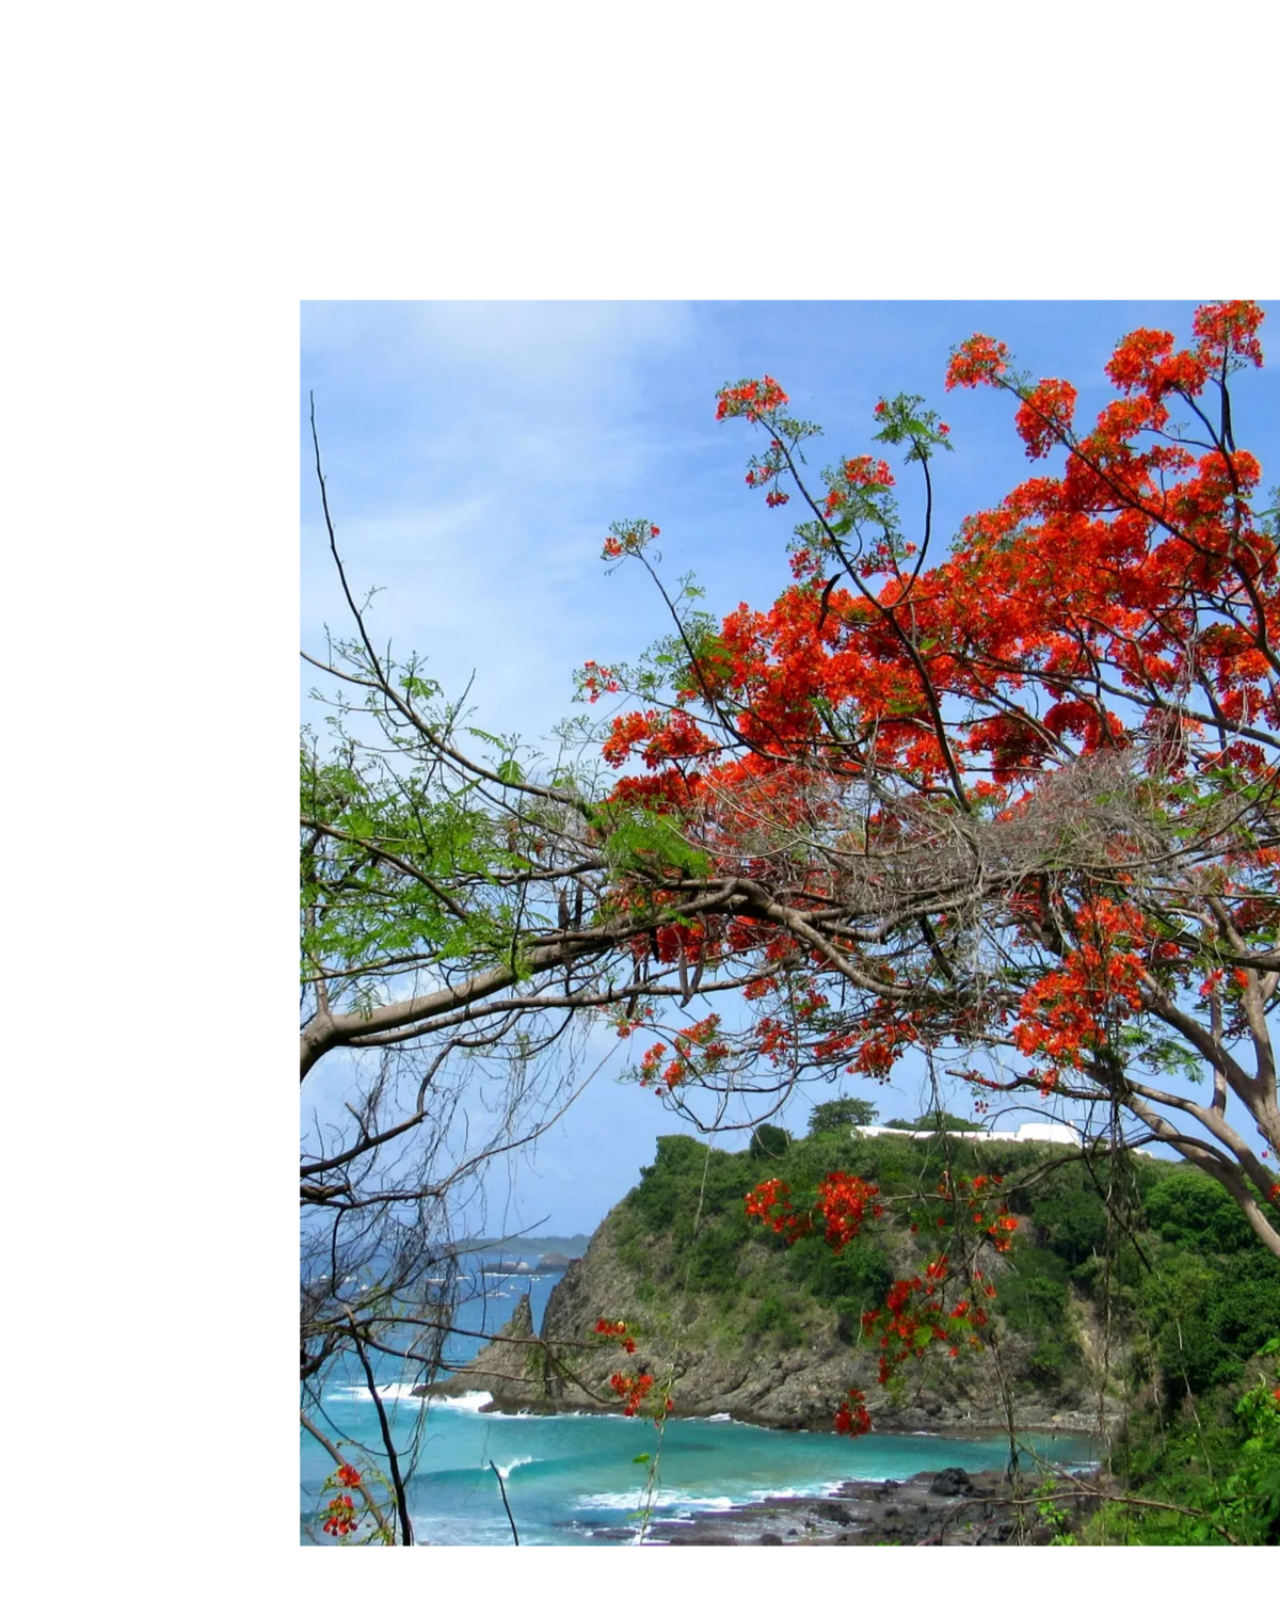
==== lugarespe/flora.html @ eaa5aab4 "Add files via upload" ====
<!DOCTYPE html>
<html lang="pt-BR">

<head>
    <meta charset="UTF-8">

    <meta name="viewport" content="width=device-width, initial-scale=1.0">

    <title>Flora | Fernando de Noronha</title>

    <!-- Bootstrap CSS -->
    <link
        href="https://cdn.jsdelivr.net/npm/bootstrap@5.3.3/dist/css/bootstrap.min.css"
        rel="stylesheet">

    <!-- CSS próprio -->
    <link rel="stylesheet" href="style.css">
</head>

<body>


<div id="carouselExample" class="carousel slide">
  <div class="carousel-inner">
    <div class="carousel-item active">
      <img src="arvore.webp" class="d-block w-100" alt="...">
    </div>
    <div class="carousel-item">
      <img src="flor.jpg" class="d-block w-100" alt="...">
    </div>
    <div class="carousel-item">
      <img src="flor2.jpg" class="d-block w-100" alt="...">
    </div>
  </div>
  <button class="carousel-control-prev" type="button" data-bs-target="#carouselExample" data-bs-slide="prev">
    <span class="carousel-control-prev-icon" aria-hidden="true"></span>
    <span class="visually-hidden">Previous</span>
  </button>
  <button class="carousel-control-next" type="button" data-bs-target="#carouselExample" data-bs-slide="next">
    <span class="carousel-control-next-icon" aria-hidden="true"></span>
    <span class="visually-hidden">Next</span>
  </button>
</div>
---- lugarespe/style.css ----
.d-block{
    margin: 300px;
}
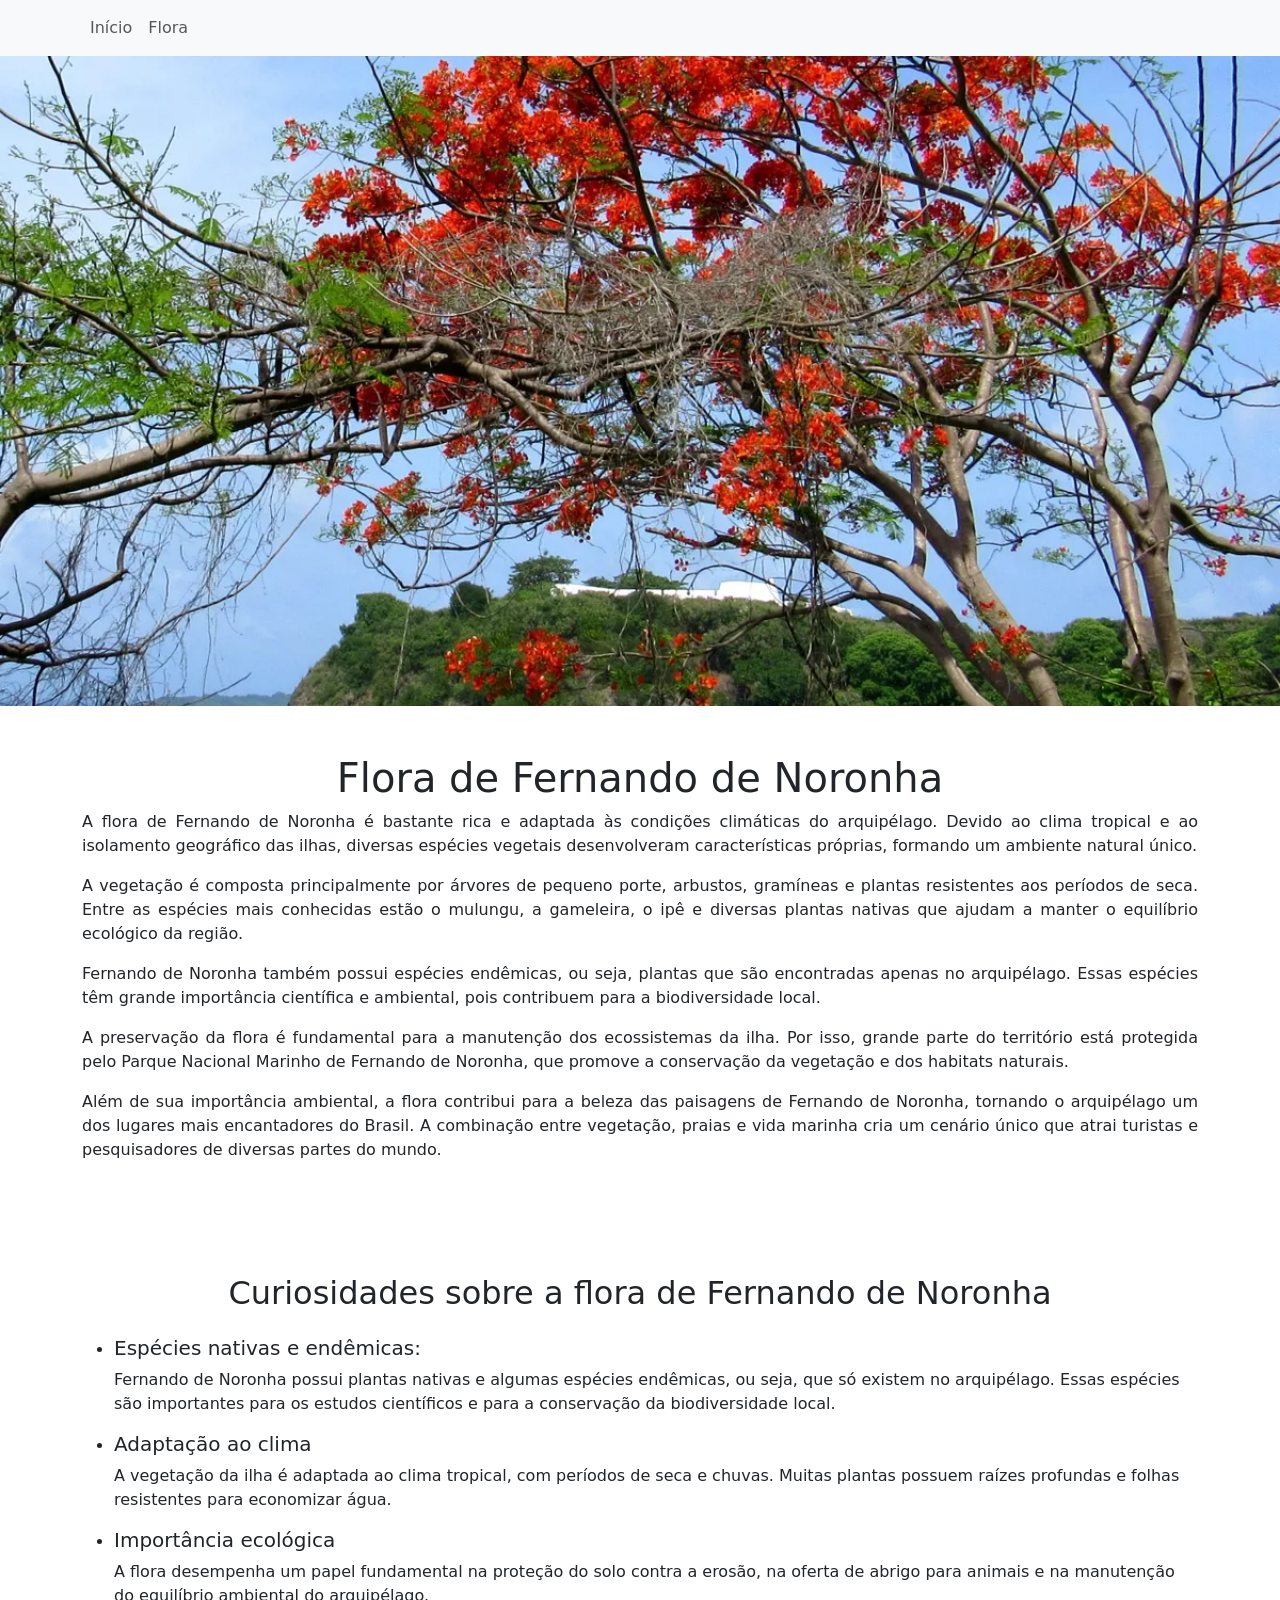
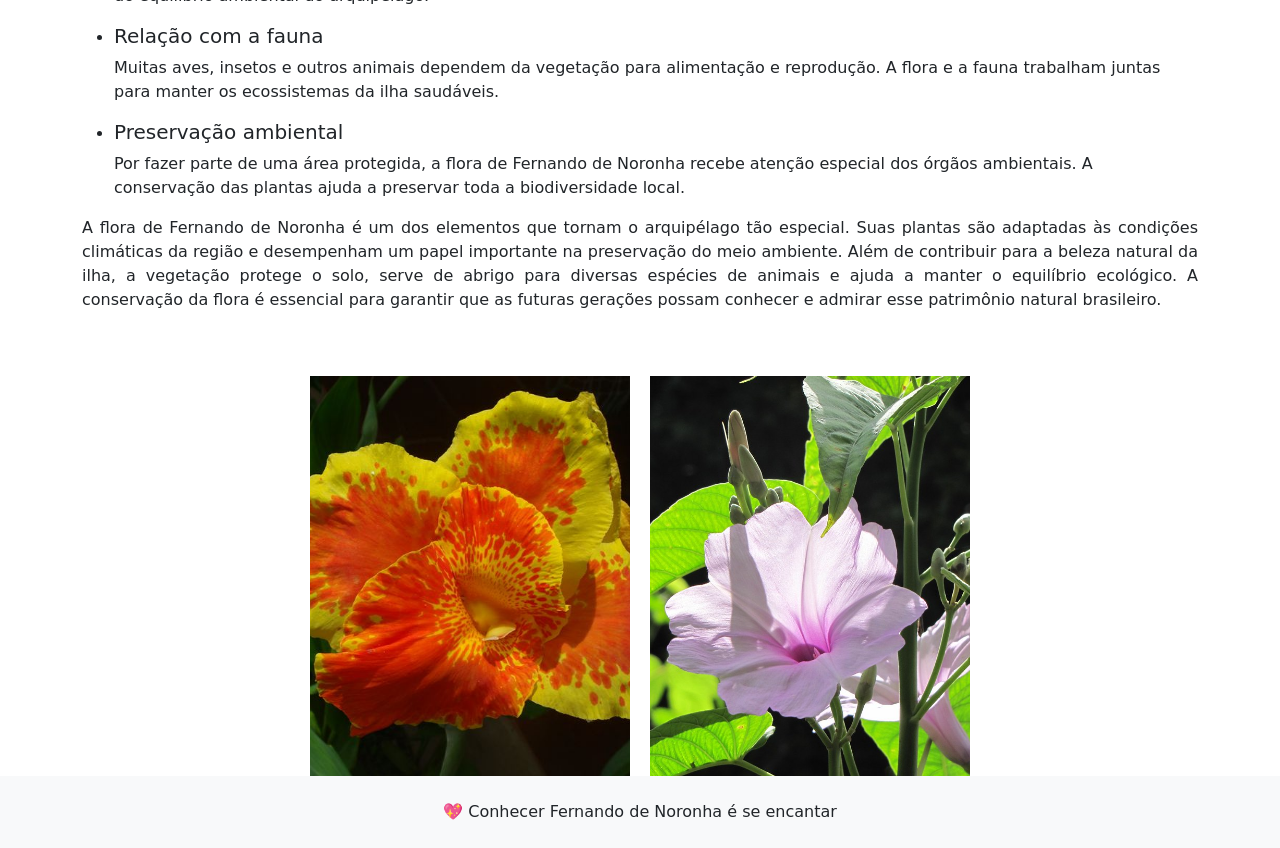
==== commit 2a6a495a: "mudei o site" ====
--- a/lugarespe/flora.html
+++ b/lugarespe/flora.html
@@ -1,43 +1,148 @@
 <!DOCTYPE html>
 <html lang="pt-BR">
-
+ 
 <head>
     <meta charset="UTF-8">
-
+ 
     <meta name="viewport" content="width=device-width, initial-scale=1.0">
-
+ 
     <title>Flora | Fernando de Noronha</title>
-
+ 
     <!-- Bootstrap CSS -->
     <link
         href="https://cdn.jsdelivr.net/npm/bootstrap@5.3.3/dist/css/bootstrap.min.css"
         rel="stylesheet">
-
+ 
     <!-- CSS próprio -->
     <link rel="stylesheet" href="style.css">
 </head>
+ 
+<body>
+ 
+    <!-- Navbar -->
+    <nav class="navbar navbar-expand-lg bg-body-tertiary">
+ 
+        <div class="container">
+ 
+            <div class="navbar-nav">
+ 
+                <a class="nav-link" href="index.html">
+                    Início
+                </a>
+ 
+                <a class="nav-link" href="flora.html">
+                    Flora
+                </a>
+ 
+            </div>
+ 
+        </div>
+ 
+    </nav>
+ 
+        <div class="hero-image-flora">
+            <img src="arvore.webp" class="img-fluid" alt="foto de arvore em noronha">
+        </div>
+ 
+ 
+    <!-- Apresentação -->
+    <section class="container text-center py-5">
+ 
+         <p class="h1">Flora de Fernando de Noronha</p>
+         
+        <p style="text-align: justify;">
+           A flora de Fernando de Noronha é bastante rica e adaptada às condições climáticas do arquipélago.
+           Devido ao clima tropical e ao isolamento geográfico das ilhas, diversas espécies vegetais desenvolveram
+           características próprias, formando um ambiente natural único.
+        </p>  
+ 
+        <p style="text-align: justify;">
+           A vegetação é composta principalmente por árvores de pequeno porte, arbustos, gramíneas e plantas
+           resistentes aos períodos de seca. Entre as espécies mais conhecidas estão o mulungu, a gameleira, o ipê
+           e diversas plantas nativas que ajudam a manter o equilíbrio ecológico da região.
+        </p>    
+ 
+        <p style="text-align: justify;">
+           Fernando de Noronha também possui espécies endêmicas, ou seja, plantas que são encontradas apenas no
+           arquipélago. Essas espécies têm grande importância científica e ambiental, pois contribuem para a biodiversidade
+           local.
+         </p>  
+               
+        <p style="text-align: justify;">
+           A preservação da flora é fundamental para a manutenção dos ecossistemas da ilha. Por isso, grande parte do
+           território está protegida pelo Parque Nacional Marinho de Fernando de Noronha, que promove a conservação da
+           vegetação e dos habitats naturais.
 
-<body>
+        <p style="text-align: justify;">
+           Além de sua importância ambiental, a flora contribui para a beleza das paisagens de Fernando de Noronha,
+           tornando o arquipélago um dos lugares mais encantadores do Brasil. A combinação entre vegetação, praias
+           e vida marinha cria um cenário único que atrai turistas e pesquisadores de diversas partes do mundo.
+        </p>
+ 
+    </section>
+ 
+ 
+    <!-- Historia -->
+    <section class="container py-5">
+ 
+        <h2 class="text-center mb-4">
+           Curiosidades sobre a flora de Fernando de Noronha
+        </h2>
+ 
+        <ul>
+                    <li><p class="h5", style="text-align: justify;">Espécies nativas e endêmicas:</p>
+                      Fernando de Noronha possui plantas nativas e algumas espécies endêmicas, ou seja,
+                      que só existem no arquipélago. Essas espécies são importantes para os estudos científicos
+                      e para a conservação da biodiversidade local.
+                    </p></li>
+                    
+                    <li><p class="h5", style="text-align: justify;">Adaptação ao clima</p>
+                      A vegetação da ilha é adaptada ao clima tropical, com períodos de seca e chuvas.
+                      Muitas plantas possuem raízes profundas e folhas resistentes para economizar água.</p></li>
 
+                    <li><p class="h5", style="text-align: justify;">Importância ecológica</p>
+                      A flora desempenha um papel fundamental na proteção do solo contra a erosão,
+                      na oferta de abrigo para animais e na manutenção do equilíbrio ambiental do arquipélago.</p></li>
 
-<div id="carouselExample" class="carousel slide">
-  <div class="carousel-inner">
-    <div class="carousel-item active">
-      <img src="arvore.webp" class="d-block w-100" alt="...">
-    </div>
-    <div class="carousel-item">
-      <img src="flor.jpg" class="d-block w-100" alt="...">
-    </div>
-    <div class="carousel-item">
-      <img src="flor2.jpg" class="d-block w-100" alt="...">
-    </div>
-  </div>
-  <button class="carousel-control-prev" type="button" data-bs-target="#carouselExample" data-bs-slide="prev">
-    <span class="carousel-control-prev-icon" aria-hidden="true"></span>
-    <span class="visually-hidden">Previous</span>
-  </button>
-  <button class="carousel-control-next" type="button" data-bs-target="#carouselExample" data-bs-slide="next">
-    <span class="carousel-control-next-icon" aria-hidden="true"></span>
-    <span class="visually-hidden">Next</span>
-  </button>
-</div>+                    <li><p class="h5", style="text-align: justify;">Relação com a fauna</p>
+                      Muitas aves, insetos e outros animais dependem da vegetação para alimentação e reprodução.
+                      A flora e a fauna trabalham juntas para manter os ecossistemas da ilha saudáveis.</p></li>
+
+                    <li><p class="h5", style="text-align: justify;">Preservação ambiental</p>
+                      Por fazer parte de uma área protegida, a flora de Fernando de Noronha recebe atenção
+                      especial dos órgãos ambientais. A conservação das plantas ajuda a preservar toda a biodiversidade local.</p></li>
+
+                    
+        </ul>
+
+        <p style="text-align: justify;">
+          A flora de Fernando de Noronha é um dos elementos que tornam o arquipélago tão especial.
+          Suas plantas são adaptadas às condições climáticas da região e desempenham um papel importante na preservação
+          do meio ambiente. Além de contribuir para a beleza natural da ilha, a vegetação protege o solo, serve de abrigo
+          para diversas espécies de animais e ajuda a manter o equilíbrio ecológico. A conservação da flora é essencial para
+          garantir que as futuras gerações possam conhecer e admirar esse patrimônio natural brasileiro.
+        </p>
+ 
+ 
+    </section>
+
+    
+      <div class="galeria">
+
+        <img src="flor.jpg" alt="flor amarela de noronha">
+        <img class="flor" src="flor2.jpg" alt="flor rosa de noronha">
+        
+      </div>  
+  
+      <!-- Rodapé -->
+      <footer class="bg-body-tertiary text-center py-4">
+  
+          <p class="mb-0">
+            💖 Conhecer Fernando de Noronha é se encantar
+  
+      </footer>
+ 
+  </body>
+ 
+</html>
+ 
--- a/lugarespe/style.css
+++ b/lugarespe/style.css
@@ -1,3 +1,6 @@
-.d-block{
-    margin: 300px;
-}+
+.hero-image img  {width:80%;height:500px;object-fit:cover; display: block; margin: 0 auto;text-align: center;}
+.hero-image-flora img {width: 100%;height: 650px;object-fit: cover;position:relative}
+.galeria {display: flex;justify-content: center;gap: 20px;}
+.galeria img {width: 25%;height: 400px;object-fit: cover;}
+ 
